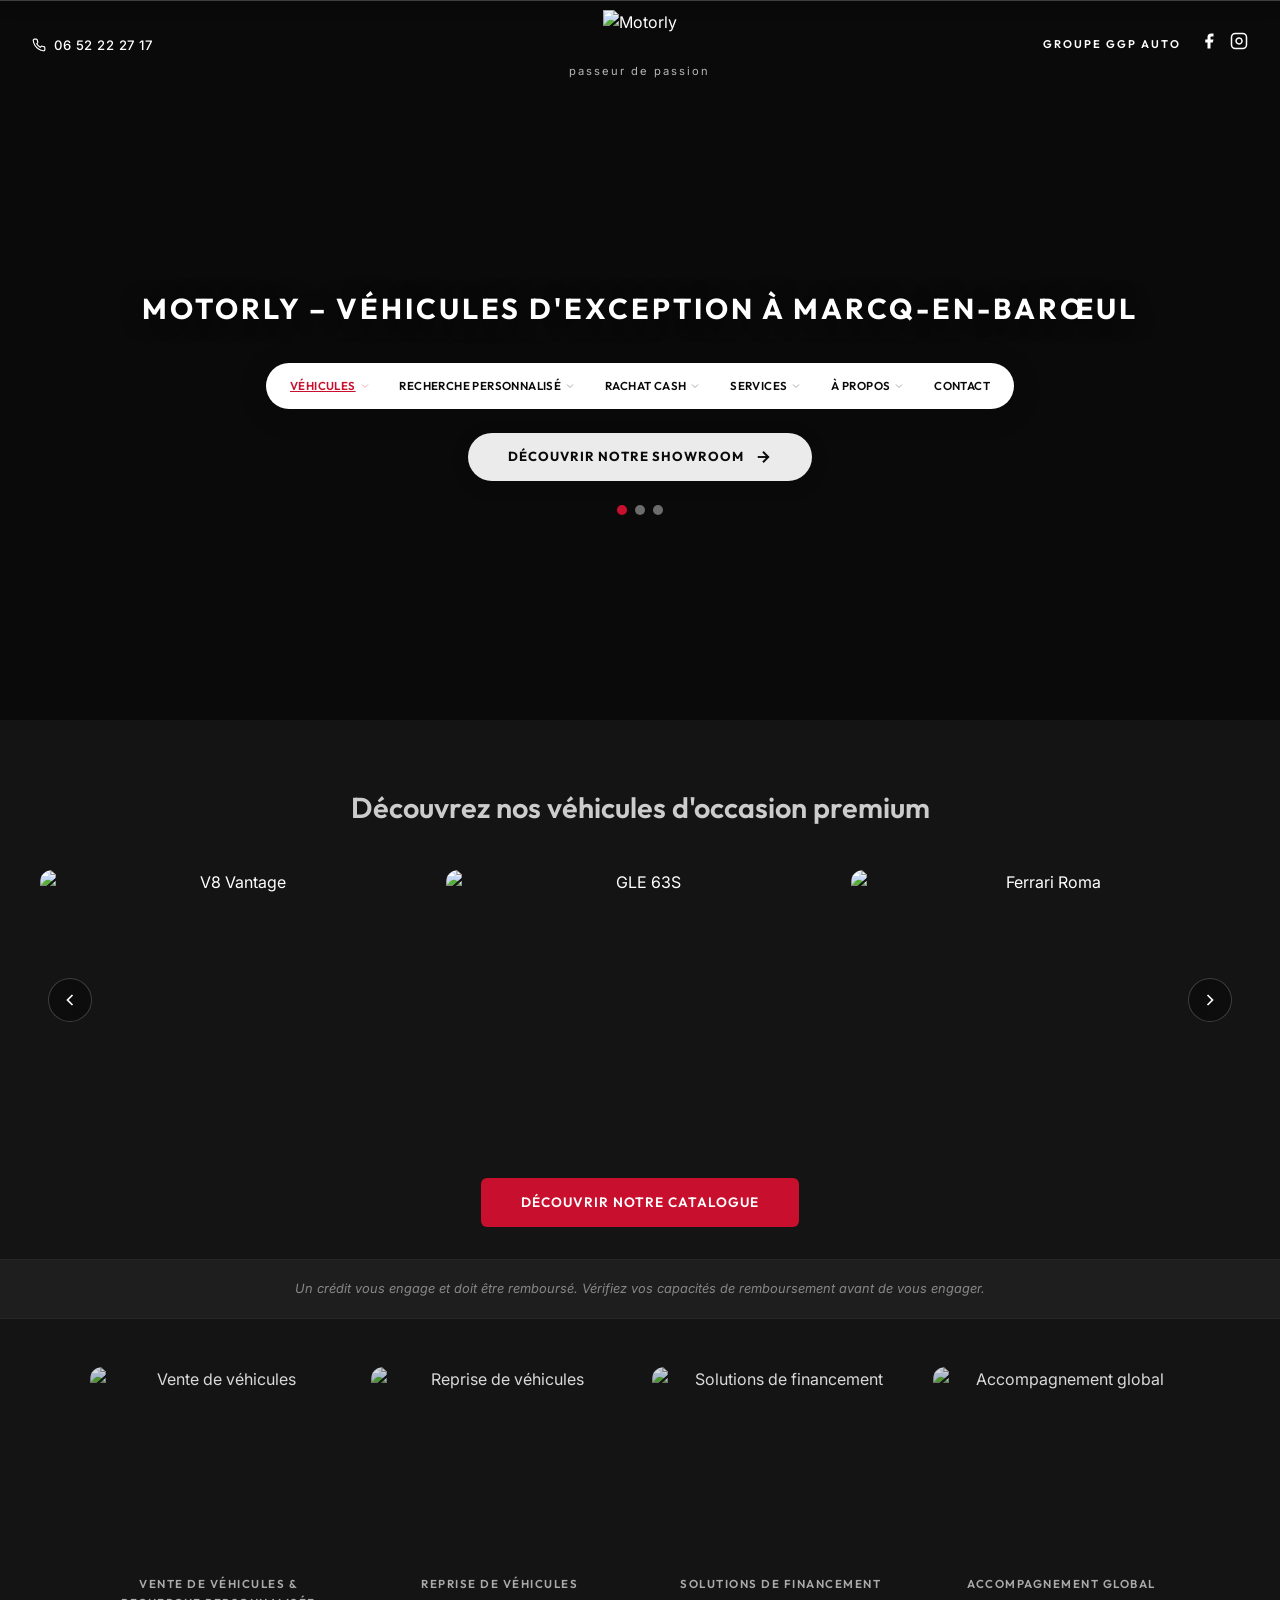
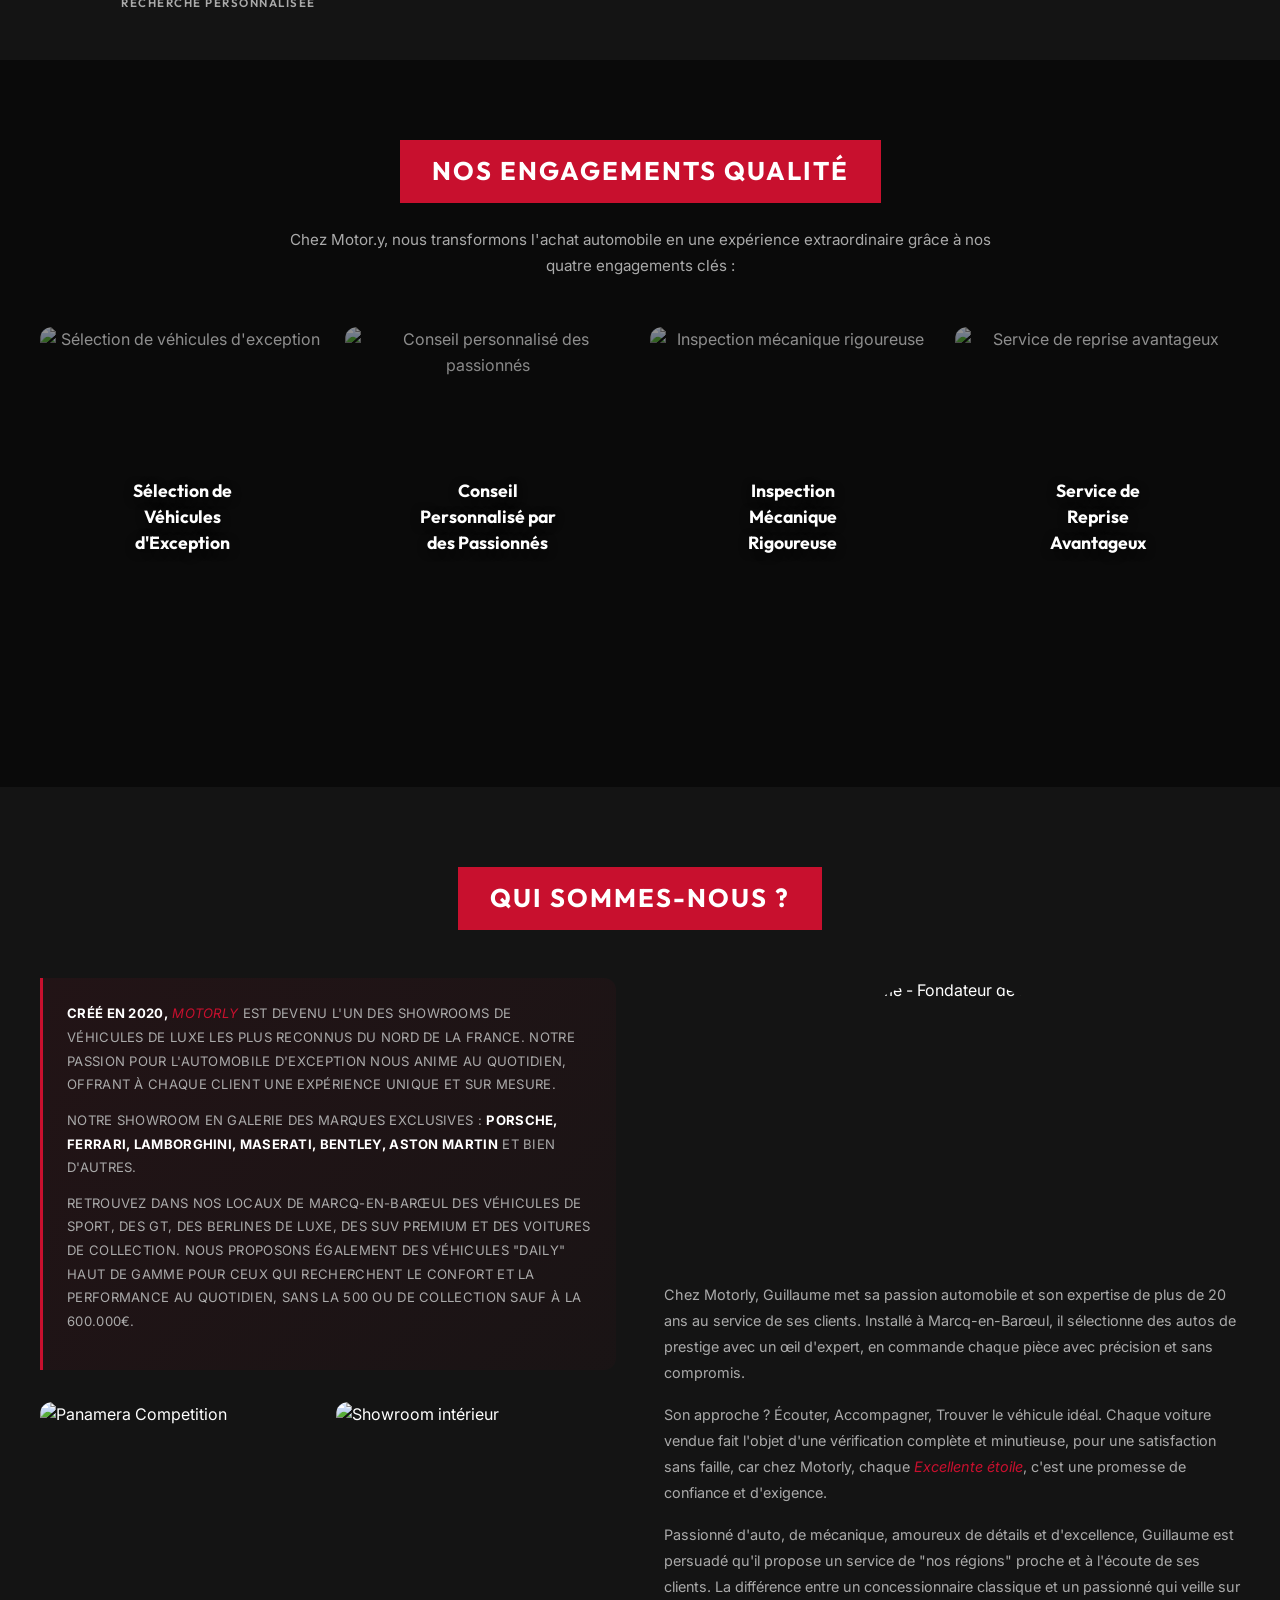
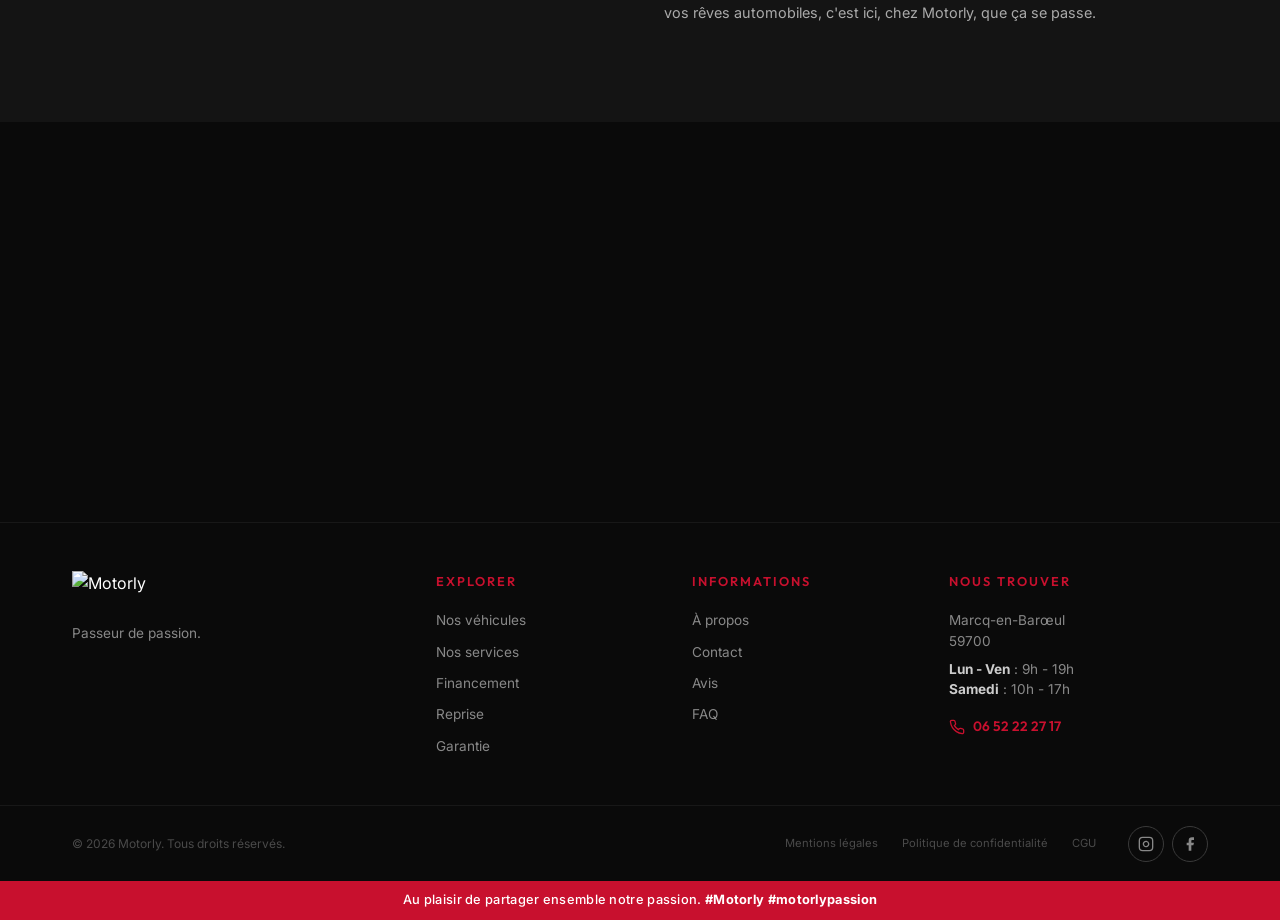
==== index.html @ 82f8d08b "Add files via upload" ====
<!DOCTYPE html>
<html lang="fr">
<head>
    <meta charset="UTF-8">
    <meta name="viewport" content="width=device-width, initial-scale=1.0">
    <meta name="description" content="Motorly – Véhicules d'exception à Marcq-en-Barœul. Showroom de voitures de prestige, passeur de passion automobile depuis plus de 15 ans.">
    <title>Motorly | Véhicules d'Exception à Marcq-en-Barœul</title>
    <link rel="preconnect" href="https://fonts.googleapis.com">
    <link rel="preconnect" href="https://fonts.gstatic.com" crossorigin>
    <link href="https://fonts.googleapis.com/css2?family=Inter:wght@300;400;500;600;700;800;900&family=Outfit:wght@300;400;500;600;700;800&family=Dancing+Script:wght@400;500;600;700&display=swap" rel="stylesheet">
    <link rel="stylesheet" href="style.css">
</head>
<body>

    <!-- ============ TOP BAR ============ -->
    <div class="top-bar" id="top-bar">
        <div class="top-bar__inner">
            <div class="top-bar__left">
                <svg class="top-bar__phone-icon" viewBox="0 0 24 24" fill="none" stroke="currentColor" stroke-width="2"><path d="M22 16.92v3a2 2 0 01-2.18 2 19.79 19.79 0 01-8.63-3.07 19.5 19.5 0 01-6-6 19.79 19.79 0 01-3.07-8.67A2 2 0 014.11 2h3a2 2 0 012 1.72 12.84 12.84 0 00.7 2.81 2 2 0 01-.45 2.11L8.09 9.91a16 16 0 006 6l1.27-1.27a2 2 0 012.11-.45 12.84 12.84 0 002.81.7A2 2 0 0122 16.92z"/></svg>
                <a href="tel:+33652222717" class="top-bar__phone">06 52 22 27 17</a>
            </div>
            <div class="top-bar__center">
                <a href="/" class="top-bar__logo"><img src="assets/images/logo-rouge.png" alt="Motorly" class="top-bar__logo-img"></a>
                <span class="top-bar__tagline">passeur de passion</span>
            </div>
            <div class="top-bar__right">
                <span class="top-bar__group-name">GROUPE GGP AUTO</span>
                <div class="top-bar__social">
                    <a href="https://facebook.com/motorly.fr" target="_blank" rel="noopener" aria-label="Facebook" class="top-bar__social-link"><svg viewBox="0 0 24 24" fill="currentColor"><path d="M18 2h-3a5 5 0 00-5 5v3H7v4h3v8h4v-8h3l1-4h-4V7a1 1 0 011-1h3z"/></svg></a>
                    <a href="https://instagram.com/motorly.fr" target="_blank" rel="noopener" aria-label="Instagram" class="top-bar__social-link"><svg viewBox="0 0 24 24" fill="none" stroke="currentColor" stroke-width="2"><rect x="2" y="2" width="20" height="20" rx="5" ry="5"/><path d="M16 11.37A4 4 0 1112.63 8 4 4 0 0116 11.37z"/><line x1="17.5" y1="6.5" x2="17.51" y2="6.5"/></svg></a>
                </div>
            </div>
        </div>
    </div>

    <!-- ============ STICKY HEADER (visible on scroll) ============ -->
    <header class="header" id="header">
        <div class="header__inner">
            <a href="/" class="header__logo"><img src="assets/images/logo-rouge.png" alt="Motorly" class="header__logo-img"></a>
            <nav class="header__nav">
                <div class="header__nav-item header__nav-item--has-dropdown"><a href="#vehicules" class="header__nav-link">VÉHICULES <svg viewBox="0 0 24 24" fill="none" stroke="currentColor" stroke-width="2" width="12" height="12"><polyline points="6 9 12 15 18 9"/></svg></a>
                    <div class="header__dropdown"><a href="#">Véhicules disponibles</a><a href="#">Véhicules vendus</a></div>
                </div>
                <div class="header__nav-item"><a href="#" class="header__nav-link">RECHERCHE PERSONNALISÉE <svg viewBox="0 0 24 24" fill="none" stroke="currentColor" stroke-width="2" width="12" height="12"><polyline points="6 9 12 15 18 9"/></svg></a></div>
                <div class="header__nav-item"><a href="#" class="header__nav-link">RACHAT CASH <svg viewBox="0 0 24 24" fill="none" stroke="currentColor" stroke-width="2" width="12" height="12"><polyline points="6 9 12 15 18 9"/></svg></a></div>
                <div class="header__nav-item header__nav-item--has-dropdown"><a href="#services" class="header__nav-link">SERVICES <svg viewBox="0 0 24 24" fill="none" stroke="currentColor" stroke-width="2" width="12" height="12"><polyline points="6 9 12 15 18 9"/></svg></a>
                    <div class="header__dropdown"><a href="#">Solution de financement</a><a href="#">Reprise de véhicules</a></div>
                </div>
                <div class="header__nav-item"><a href="#apropos" class="header__nav-link">À PROPOS <svg viewBox="0 0 24 24" fill="none" stroke="currentColor" stroke-width="2" width="12" height="12"><polyline points="6 9 12 15 18 9"/></svg></a></div>
                <div class="header__nav-item"><a href="#contact" class="header__nav-link">CONTACT</a></div>
            </nav>
            <button class="header__menu-btn" id="menu-toggle" aria-label="Menu"><span class="header__menu-icon"><span></span><span></span><span></span></span></button>
        </div>
    </header>

    <!-- ============ MOBILE MENU ============ -->
    <div class="menu-overlay" id="menu-overlay">
        <div class="menu-overlay__content">
            <nav class="menu-overlay__nav">
                <a href="#vehicules" class="menu-overlay__link">Véhicules</a>
                <a href="#" class="menu-overlay__link">Recherche Personnalisée</a>
                <a href="#" class="menu-overlay__link">Rachat Cash</a>
                <a href="#services" class="menu-overlay__link">Services</a>
                <a href="#apropos" class="menu-overlay__link">À propos</a>
                <a href="#contact" class="menu-overlay__link">Contact</a>
            </nav>
            <div class="menu-overlay__footer-info">
                <a href="tel:+33652222717">06 52 22 27 17</a>
            </div>
        </div>
    </div>

    <!-- ============ HERO SECTION ============ -->
    <section class="hero" id="hero">
        <div class="hero__slider" id="hero-slider">
            <div class="hero__slide hero__slide--active" data-slide="0">
                <div class="hero__slide-bg" style="background-image: url('assets/images/header-1.png')"></div>
                <div class="hero__slide-overlay"></div>
            </div>
            <div class="hero__slide" data-slide="1">
                <div class="hero__slide-bg" style="background-image: url('assets/images/header-2.png')"></div>
                <div class="hero__slide-overlay"></div>
            </div>
            <div class="hero__slide" data-slide="2">
                <div class="hero__slide-bg" style="background-image: url('assets/images/header-3.png')"></div>
                <div class="hero__slide-overlay"></div>
            </div>
        </div>
        <!-- Hero content overlay -->
        <div class="hero__overlay-content">
            <h1 class="hero__title">MOTORLY – VÉHICULES D'EXCEPTION À MARCQ-EN-BARŒUL</h1>
            <!-- White nav bar -->
            <div class="hero-nav" id="hero-nav">
                <div class="hero-nav__item hero-nav__item--has-dropdown"><a href="#vehicules" class="hero-nav__link hero-nav__link--active">VÉHICULES <svg viewBox="0 0 24 24" fill="none" stroke="currentColor" stroke-width="2" width="12" height="12"><polyline points="6 9 12 15 18 9"/></svg></a>
                    <div class="hero-nav__dropdown"><a href="#">Véhicules disponibles</a><a href="#">Véhicules vendus</a></div>
                </div>
                <div class="hero-nav__item"><a href="#" class="hero-nav__link">RECHERCHE PERSONNALISÉ <svg viewBox="0 0 24 24" fill="none" stroke="currentColor" stroke-width="2" width="12" height="12"><polyline points="6 9 12 15 18 9"/></svg></a></div>
                <div class="hero-nav__item"><a href="#" class="hero-nav__link">RACHAT CASH <svg viewBox="0 0 24 24" fill="none" stroke="currentColor" stroke-width="2" width="12" height="12"><polyline points="6 9 12 15 18 9"/></svg></a></div>
                <div class="hero-nav__item hero-nav__item--has-dropdown"><a href="#services" class="hero-nav__link">SERVICES <svg viewBox="0 0 24 24" fill="none" stroke="currentColor" stroke-width="2" width="12" height="12"><polyline points="6 9 12 15 18 9"/></svg></a>
                    <div class="hero-nav__dropdown"><a href="#">Solution de financement</a><a href="#">Reprise de véhicules</a></div>
                </div>
                <div class="hero-nav__item"><a href="#apropos" class="hero-nav__link">À PROPOS <svg viewBox="0 0 24 24" fill="none" stroke="currentColor" stroke-width="2" width="12" height="12"><polyline points="6 9 12 15 18 9"/></svg></a></div>
                <div class="hero-nav__item"><a href="#contact" class="hero-nav__link">CONTACT</a></div>
            </div>
            <!-- CTA buttons per slide -->
            <div class="hero__cta-wrapper">
                <a href="#vehicules" class="hero__btn hero__btn--white" data-slide-cta="0">DÉCOUVRIR NOTRE SHOWROOM <svg viewBox="0 0 24 24" fill="none" stroke="currentColor" stroke-width="2.5" width="18" height="18"><line x1="5" y1="12" x2="19" y2="12"/><polyline points="12 5 19 12 12 19"/></svg></a>
                <a href="#vehicules" class="hero__btn hero__btn--white" data-slide-cta="1" style="display:none">VOIR NOTRE CATALOGUE <svg viewBox="0 0 24 24" fill="none" stroke="currentColor" stroke-width="2.5" width="18" height="18"><line x1="5" y1="12" x2="19" y2="12"/><polyline points="12 5 19 12 12 19"/></svg></a>
                <a href="#contact" class="hero__btn hero__btn--white" data-slide-cta="2" style="display:none">TROUVEZ-MOI CE MODÈLE <svg viewBox="0 0 24 24" fill="none" stroke="currentColor" stroke-width="2.5" width="18" height="18"><line x1="5" y1="12" x2="19" y2="12"/><polyline points="12 5 19 12 12 19"/></svg></a>
            </div>
            <div class="hero__dots" id="hero-dots">
                <button class="hero__dot hero__dot--active" data-dot="0" aria-label="Slide 1"></button>
                <button class="hero__dot" data-dot="1" aria-label="Slide 2"></button>
                <button class="hero__dot" data-dot="2" aria-label="Slide 3"></button>
            </div>
        </div>
    </section>

    <!-- ============ VEHICLE CAROUSEL SECTION ============ -->
    <section class="vehicles-carousel" id="vehicules">
        <div class="vehicles-carousel__inner">
            <h2 class="vehicles-carousel__title">Découvrez nos véhicules d'occasion premium</h2>
            
            <div class="vehicles-carousel__slider" id="vehicle-slider">
                <div class="vehicles-carousel__track" id="vehicle-track">
                    <div class="vehicle-slide"><img src="assets/images/porsche-911-turbo-s.png" alt="911 Turbo S"></div>
                    <div class="vehicle-slide"><img src="assets/images/porsche-slide-1.png" alt="V8 Vantage"></div>
                    <div class="vehicle-slide"><img src="assets/images/porsche-slide-2.png" alt="GLE 63S"></div>
                    <div class="vehicle-slide"><img src="assets/images/porsche-slide-3.png" alt="Ferrari Roma"></div>
                    <div class="vehicle-slide"><img src="assets/images/porsche-slide-4.png" alt="356 Speedster"></div>
                    <div class="vehicle-slide"><img src="assets/images/porsche-slide-5.png" alt="GranTurismo"></div>
                    <div class="vehicle-slide"><img src="assets/images/porsche-slide-6.png" alt="911 Carrera 4 GTS"></div>
                    <div class="vehicle-slide"><img src="assets/images/porsche-slide-7.png" alt="G63 AMG"></div>
                    <div class="vehicle-slide"><img src="assets/images/porsche-slide-8.png" alt="Aero"></div>
                    <div class="vehicle-slide"><img src="assets/images/porsche-slide-9.png" alt="Panamera"></div>
                    <div class="vehicle-slide"><img src="assets/images/porsche-slide-10.png" alt="Competition"></div>
                    <div class="vehicle-slide"><img src="assets/images/porsche-slide-11.png" alt="Turbo"></div>
                </div>
                <button class="vehicles-carousel__nav vehicles-carousel__nav--prev" id="vehicle-prev" aria-label="Véhicule précédent">
                    <svg viewBox="0 0 24 24" fill="none" stroke="currentColor" stroke-width="2"><polyline points="15 18 9 12 15 6"/></svg>
                </button>
                <button class="vehicles-carousel__nav vehicles-carousel__nav--next" id="vehicle-next" aria-label="Véhicule suivant">
                    <svg viewBox="0 0 24 24" fill="none" stroke="currentColor" stroke-width="2"><polyline points="9 18 15 12 9 6"/></svg>
                </button>
            </div>

            <div class="vehicles-carousel__cta">
                <a href="vehicules.html" class="btn-red">DÉCOUVRIR NOTRE CATALOGUE</a>
            </div>
        </div>
    </section>

    <!-- ============ CREDIT NOTICE ============ -->
    <section class="credit-notice" id="financer">
        <div class="credit-notice__inner">
            <p>Un crédit vous engage et doit être remboursé. Vérifiez vos capacités de remboursement avant de vous engager.</p>
        </div>
    </section>

    <!-- ============ NOS SERVICES (4 images + titres) ============ -->
    <section class="services-strip">
        <div class="services-strip__grid">
            <div class="services-strip__card">
                <div class="services-strip__img"><img src="assets/images/showroom-cam2.jpg" alt="Vente de véhicules" loading="lazy"></div>
                <p class="services-strip__label">VENTE DE VÉHICULES &<br>RECHERCHE PERSONNALISÉE</p>
            </div>
            <div class="services-strip__card">
                <div class="services-strip__img"><img src="assets/images/image-detail.jpeg" alt="Reprise de véhicules" loading="lazy"></div>
                <p class="services-strip__label">REPRISE DE VÉHICULES</p>
            </div>
            <div class="services-strip__card">
                <div class="services-strip__img"><img src="assets/images/signature.png" alt="Solutions de financement" loading="lazy"></div>
                <p class="services-strip__label">SOLUTIONS DE FINANCEMENT</p>
            </div>
            <div class="services-strip__card">
                <div class="services-strip__img"><img src="assets/images/facade.jpg" alt="Accompagnement global" loading="lazy"></div>
                <p class="services-strip__label">ACCOMPAGNEMENT GLOBAL</p>
            </div>
        </div>
    </section>

    <!-- ============ ENGAGEMENTS QUALITÉ ============ -->
    <section class="engagements" id="services">
        <div class="engagements__inner">
            <h2 class="engagements__title"><span class="engagements__title-bg">NOS ENGAGEMENTS QUALITÉ</span></h2>
            <p class="engagements__subtitle">Chez Motor.y, nous transformons l'achat automobile en une expérience extraordinaire grâce à nos quatre engagements clés :</p>
            
            <div class="engagements__grid">
                <div class="engagement-card">
                    <div class="engagement-card__image">
                        <img src="assets/images/showroom-7.jpg" alt="Sélection de véhicules d'exception" loading="lazy">
                        <div class="engagement-card__overlay">
                            <h3>Sélection de<br>Véhicules<br>d'Exception</h3>
                        </div>
                    </div>
                </div>
                <div class="engagement-card">
                    <div class="engagement-card__image">
                        <img src="assets/images/siege.png" alt="Conseil personnalisé des passionnés" loading="lazy">
                        <div class="engagement-card__overlay">
                            <h3>Conseil<br>Personnalisé par<br>des Passionnés</h3>
                        </div>
                    </div>
                </div>
                <div class="engagement-card">
                    <div class="engagement-card__image">
                        <img src="assets/images/image-detail.jpeg" alt="Inspection mécanique rigoureuse" loading="lazy">
                        <div class="engagement-card__overlay">
                            <h3>Inspection<br>Mécanique<br>Rigoureuse</h3>
                        </div>
                    </div>
                </div>
                <div class="engagement-card">
                    <div class="engagement-card__image">
                        <img src="assets/images/maserati.png" alt="Service de reprise avantageux" loading="lazy">
                        <div class="engagement-card__overlay">
                            <h3>Service de<br>Reprise<br>Avantageux</h3>
                        </div>
                    </div>
                </div>
            </div>
        </div>
    </section>

    <!-- ============ QUI SOMMES-NOUS ============ -->
    <section class="about" id="apropos">
        <div class="about__inner">
            <h2 class="about__title"><span class="about__title-bg">QUI SOMMES-NOUS ?</span></h2>

            <div class="about__content">
                <!-- Left column: text + images -->
                <div class="about__left">
                    <div class="about__text-block about__text-block--highlight">
                        <p><strong>CRÉÉ EN 2020,</strong> <em>MOTORLY</em> EST DEVENU L'UN DES SHOWROOMS DE VÉHICULES DE LUXE LES PLUS RECONNUS DU NORD DE LA FRANCE. NOTRE PASSION POUR L'AUTOMOBILE D'EXCEPTION NOUS ANIME AU QUOTIDIEN, OFFRANT À CHAQUE CLIENT UNE EXPÉRIENCE UNIQUE ET SUR MESURE.</p>
                        <p>NOTRE SHOWROOM EN GALERIE DES MARQUES EXCLUSIVES : <strong>PORSCHE, FERRARI, LAMBORGHINI, MASERATI, BENTLEY, ASTON MARTIN</strong> ET BIEN D'AUTRES.</p>
                        <p>RETROUVEZ DANS NOS LOCAUX DE MARCQ-EN-BARŒUL DES VÉHICULES DE SPORT, DES GT, DES BERLINES DE LUXE, DES SUV PREMIUM ET DES VOITURES DE COLLECTION. NOUS PROPOSONS ÉGALEMENT DES VÉHICULES "DAILY" HAUT DE GAMME POUR CEUX QUI RECHERCHENT LE CONFORT ET LA PERFORMANCE AU QUOTIDIEN, SANS LA 500 OU DE COLLECTION SAUF À LA 600.000€.</p>
                    </div>
                    <div class="about__images-row">
                        <img src="assets/images/panamera-competition.jpg" alt="Panamera Competition" class="about__showcase-img" loading="lazy">
                        <img src="assets/images/qui-nous-sommes.jpg" alt="Showroom intérieur" class="about__showcase-img" loading="lazy">
                    </div>
                </div>

                <!-- Right column: Guillaume + text -->
                <div class="about__right">
                    <div class="about__founder">
                        <img src="assets/images/guillaume.png" alt="Guillaume - Fondateur de Motorly" class="about__founder-img" loading="lazy">
                        <div class="about__founder-text">
                            <p>Chez Motorly, Guillaume met sa passion automobile et son expertise de plus de 20 ans au service de ses clients. Installé à Marcq-en-Barœul, il sélectionne des autos de prestige avec un œil d'expert, en commande chaque pièce avec précision et sans compromis.</p>
                            <p>Son approche ? Écouter, Accompagner, Trouver le véhicule idéal. Chaque voiture vendue fait l'objet d'une vérification complète et minutieuse, pour une satisfaction sans faille, car chez Motorly, chaque <em>Excellente étoile</em>, c'est une promesse de confiance et d'exigence.</p>
                            <p>Passionné d'auto, de mécanique, amoureux de détails et d'excellence, Guillaume est persuadé qu'il propose un service de "nos régions" proche et à l'écoute de ses clients. La différence entre un concessionnaire classique et un passionné qui veille sur vos rêves automobiles, c'est ici, chez Motorly, que ça se passe.</p>
                        </div>
                    </div>
                </div>
            </div>
        </div>
    </section>

    <!-- ============ MAP SECTION ============ -->
    <section class="map-section" id="contact">
        <div class="map-section__inner">
            <div class="map-section__embed">
                <iframe 
                    src="https://www.google.com/maps/embed?pb=!1m18!1m12!1m3!1d2530.5!2d3.09!3d50.67!2m3!1f0!2f0!3f0!3m2!1i1024!2i768!4f13.1!3m3!1m2!1s0x0%3A0x0!2zNTDCsDQwJzEyLjAiTiAzwrAwNSczMC4wIkU!5e0!3m2!1sfr!2sfr!4v1" 
                    width="100%" 
                    height="400" 
                    style="border:0;" 
                    allowfullscreen="" 
                    loading="lazy" 
                    referrerpolicy="no-referrer-when-downgrade"
                    title="Localisation Motorly">
                </iframe>
            </div>
        </div>
    </section>

    <!-- ============ FOOTER ============ -->
    <footer class="footer" id="footer">
        <div class="footer__top">
            <div class="footer__inner">
                <div class="footer__brand">
                    <a href="/" class="footer__logo">
                        <img src="assets/images/logo-blanc.png" alt="Motorly" class="footer__logo-img">
                    </a>
                    <p class="footer__tagline">Passeur de passion.</p>
                </div>
                <div class="footer__links-group">
                    <h4 class="footer__links-title">Explorer</h4>
                    <nav class="footer__links">
                        <a href="#">Nos véhicules</a>
                        <a href="#">Nos services</a>
                        <a href="#">Financement</a>
                        <a href="#">Reprise</a>
                        <a href="#">Garantie</a>
                    </nav>
                </div>
                <div class="footer__links-group">
                    <h4 class="footer__links-title">Informations</h4>
                    <nav class="footer__links">
                        <a href="#">À propos</a>
                        <a href="#">Contact</a>
                        <a href="#">Avis</a>
                        <a href="#">FAQ</a>
                    </nav>
                </div>
                <div class="footer__links-group">
                    <h4 class="footer__links-title">Nous trouver</h4>
                    <div class="footer__address">
                        <p>Marcq-en-Barœul<br>59700</p>
                        <p class="footer__hours"><strong>Lun - Ven</strong> : 9h - 19h<br><strong>Samedi</strong> : 10h - 17h</p>
                        <a href="tel:+33652222717" class="footer__phone-link">
                            <svg viewBox="0 0 24 24" fill="none" stroke="currentColor" stroke-width="2"><path d="M22 16.92v3a2 2 0 01-2.18 2 19.79 19.79 0 01-8.63-3.07 19.5 19.5 0 01-6-6 19.79 19.79 0 01-3.07-8.67A2 2 0 014.11 2h3a2 2 0 012 1.72 12.84 12.84 0 00.7 2.81 2 2 0 01-.45 2.11L8.09 9.91a16 16 0 006 6l1.27-1.27a2 2 0 012.11-.45 12.84 12.84 0 002.81.7A2 2 0 0122 16.92z"/></svg>
                            06 52 22 27 17
                        </a>
                    </div>
                </div>
            </div>
        </div>
        <div class="footer__bottom">
            <div class="footer__bottom-inner">
                <p class="footer__copyright">© 2026 Motorly. Tous droits réservés.</p>
                <div class="footer__bottom-right">
                    <nav class="footer__legal">
                        <a href="#">Mentions légales</a>
                        <a href="#">Politique de confidentialité</a>
                        <a href="#">CGU</a>
                    </nav>
                    <div class="footer__social">
                        <a href="https://instagram.com/motorly.fr" target="_blank" rel="noopener" aria-label="Instagram" class="footer__social-link">
                            <svg viewBox="0 0 24 24" fill="none" stroke="currentColor" stroke-width="2"><rect x="2" y="2" width="20" height="20" rx="5" ry="5"/><path d="M16 11.37A4 4 0 1112.63 8 4 4 0 0116 11.37z"/><line x1="17.5" y1="6.5" x2="17.51" y2="6.5"/></svg>
                        </a>
                        <a href="https://facebook.com/motorly.fr" target="_blank" rel="noopener" aria-label="Facebook" class="footer__social-link">
                            <svg viewBox="0 0 24 24" fill="currentColor"><path d="M18 2h-3a5 5 0 00-5 5v3H7v4h3v8h4v-8h3l1-4h-4V7a1 1 0 011-1h3z"/></svg>
                        </a>
                    </div>
                </div>
            </div>
        </div>
    </footer>

    <!-- ============ STICKY BOTTOM BAR ============ -->
    <div class="sticky-bottom-bar" id="sticky-bottom-bar">
        <div class="sticky-bottom-bar__inner">
            <p>Au plaisir de partager ensemble notre passion. <span class="sticky-bottom-bar__hashtag">#Motorly #motorlypassion</span></p>
        </div>
    </div>

    <!-- ============ BACK TO TOP ============ -->
    <button class="back-to-top" id="back-to-top" aria-label="Retour en haut">
        <svg viewBox="0 0 24 24" fill="none" stroke="currentColor" stroke-width="2.5"><polyline points="18 15 12 9 6 15"/></svg>
    </button>

    <script src="script.js"></script>
</body>
</html>
---- style.css ----
/* ================================================================
   MOTORLY – Refonte Homepage v3
   Palette: Red (#C8102E), Black (#0A0A0A), White (#FFFFFF)
   ================================================================ */
*,*::before,*::after{margin:0;padding:0;box-sizing:border-box}
:root{
  --red:#C8102E;--red-dark:#9B0D24;--red-light:#E8354D;
  --black:#0A0A0A;--black-soft:#141414;--black-card:#1A1A1A;
  --gray-900:#1E1E1E;--gray-800:#2A2A2A;--gray-700:#3A3A3A;
  --gray-600:#4A4A4A;--gray-400:#888;--gray-300:#AAA;--gray-200:#CCC;
  --white:#FFF;
  --font-primary:'Outfit',sans-serif;--font-body:'Inter',sans-serif;
  --transition-fast:.2s ease;--transition-medium:.4s ease;
  --radius-sm:6px;--radius-md:12px;--radius-lg:20px;--radius-pill:50px;
}
html{scroll-behavior:smooth;font-size:16px;-webkit-font-smoothing:antialiased}
body{font-family:var(--font-body);background:var(--black);color:var(--white);line-height:1.6;overflow-x:hidden}
a{text-decoration:none;color:inherit;transition:color var(--transition-fast)}
img{display:block;max-width:100%;height:auto}
button{border:none;background:none;cursor:pointer;font-family:inherit;color:inherit}

/* ═══════ TOP BAR ═══════ */
.top-bar{position:absolute;top:0;left:0;width:100%;z-index:1001;padding:.6rem 0}
.top-bar__inner{max-width:1440px;margin:0 auto;padding:0 2rem;display:flex;align-items:center;justify-content:space-between}
.top-bar__left{display:flex;align-items:center;gap:.5rem;flex:1}
.top-bar__phone-icon{width:14px;height:14px;color:var(--white)}
.top-bar__phone{font-size:.82rem;font-weight:500;color:var(--white);letter-spacing:.5px}
.top-bar__phone:hover{color:var(--red)}
.top-bar__center{display:flex;flex-direction:column;align-items:center;flex:1}
.top-bar__logo-img{height:55px;width:auto}
.top-bar__tagline{font-family:var(--font-body);font-size:.7rem;color:rgba(255,255,255,.7);letter-spacing:2px;margin-top:-2px}
.top-bar__right{display:flex;align-items:center;gap:1.2rem;flex:1;justify-content:flex-end}
.top-bar__group-name{font-family:var(--font-primary);font-size:.7rem;font-weight:600;letter-spacing:2px;color:var(--white);text-transform:uppercase}
.top-bar__social{display:flex;align-items:center;gap:.75rem}
.top-bar__social-link svg{width:18px;height:18px;color:var(--white);transition:all var(--transition-fast)}
.top-bar__social-link:hover svg{color:var(--red);transform:translateY(-2px)}

/* ═══════ STICKY HEADER (appears on scroll) ═══════ */
.header{position:fixed;top:0;left:0;width:100%;z-index:1000;background:var(--white);box-shadow:0 2px 20px rgba(0,0,0,.1);transform:translateY(-100%);transition:transform .4s ease;padding:.4rem 0}
.header--visible{transform:translateY(0)}
.header__inner{max-width:1440px;margin:0 auto;padding:0 2rem;display:flex;align-items:center;justify-content:space-between;gap:1rem}
.header__logo-img{height:40px;width:auto}
.header__nav{display:flex;align-items:center;gap:0;flex-wrap:wrap}
.header__nav-item{position:relative}
.header__nav-link{display:flex;align-items:center;gap:3px;font-family:var(--font-primary);font-size:.72rem;font-weight:600;letter-spacing:.5px;color:var(--black);padding:.5rem .7rem;transition:all var(--transition-fast);text-transform:uppercase;white-space:nowrap}
.header__nav-link:hover{color:var(--red);text-decoration:underline}
.header__nav-link svg{flex-shrink:0;opacity:.4;color:var(--black)}
.header__nav-link:hover svg{color:var(--red)}
/* Dropdown */
.header__dropdown{position:absolute;top:100%;left:0;min-width:200px;background:var(--white);border-radius:var(--radius-sm);box-shadow:0 8px 30px rgba(0,0,0,.12);padding:.5rem 0;opacity:0;visibility:hidden;transform:translateY(8px);transition:all .25s ease;z-index:100}
.header__nav-item--has-dropdown:hover .header__dropdown{opacity:1;visibility:visible;transform:translateY(0)}
.header__dropdown a{display:block;padding:.55rem 1.2rem;font-size:.78rem;color:var(--black);font-weight:400;transition:all var(--transition-fast)}
.header__dropdown a:hover{color:var(--red);background:rgba(200,16,46,.04);text-decoration:underline}
.header__menu-btn{display:none;z-index:1003}
.header__menu-icon{display:flex;flex-direction:column;gap:5px;width:24px;position:relative;justify-content:center}
.header__menu-icon span{display:block;width:100%;height:2px;background:var(--black);border-radius:2px;transition:all var(--transition-medium);transform-origin:center}
.header__menu-icon span:nth-child(2){width:70%}
.header__menu-btn.active .header__menu-icon span:nth-child(1){transform:translateY(7px) rotate(45deg)}
.header__menu-btn.active .header__menu-icon span:nth-child(2){opacity:0}
.header__menu-btn.active .header__menu-icon span:nth-child(3){transform:translateY(-7px) rotate(-45deg)}

/* ═══════ MOBILE MENU ═══════ */
.menu-overlay{position:fixed;inset:0;z-index:1002;background:var(--black);opacity:0;visibility:hidden;transition:all .5s ease;display:flex;flex-direction:column;justify-content:center;padding:3rem 2rem}
.menu-overlay.active{opacity:1;visibility:visible}
.menu-overlay__content{display:flex;flex-direction:column;gap:2rem}
.menu-overlay__nav{display:flex;flex-direction:column;gap:.25rem}
.menu-overlay__link{font-family:var(--font-primary);font-size:2rem;font-weight:700;color:var(--white);padding:.4rem 0;transition:all var(--transition-medium);transform:translateX(-30px);opacity:0}
.menu-overlay.active .menu-overlay__link{transform:translateX(0);opacity:1}
.menu-overlay.active .menu-overlay__link:nth-child(1){transition-delay:.1s}
.menu-overlay.active .menu-overlay__link:nth-child(2){transition-delay:.15s}
.menu-overlay.active .menu-overlay__link:nth-child(3){transition-delay:.2s}
.menu-overlay.active .menu-overlay__link:nth-child(4){transition-delay:.25s}
.menu-overlay.active .menu-overlay__link:nth-child(5){transition-delay:.3s}
.menu-overlay.active .menu-overlay__link:nth-child(6){transition-delay:.35s}
.menu-overlay__link:hover{color:var(--red);transform:translateX(1rem)}
.menu-overlay__footer-info{margin-top:2rem;border-top:1px solid var(--gray-800);padding-top:1.5rem}
.menu-overlay__footer-info a{font-size:.9rem;color:var(--gray-300)}

/* ═══════ HERO ═══════ */
.hero{position:relative;height:80vh;min-height:550px;overflow:hidden}
.hero__slider{position:relative;width:100%;height:100%}
.hero__slide{position:absolute;inset:0;opacity:0;visibility:hidden;transition:opacity 1s ease,visibility 1s ease}
.hero__slide--active{opacity:1;visibility:visible}
.hero__slide-bg{position:absolute;inset:0;background-size:cover;background-position:center;transform:scale(1.03);transition:transform 8s ease}
.hero__slide--active .hero__slide-bg{transform:scale(1)}
.hero__slide-overlay{position:absolute;inset:0;background:linear-gradient(to bottom,rgba(10,10,10,.4) 0%,rgba(10,10,10,.2) 40%,rgba(10,10,10,.5) 100%)}
/* Hero overlay content */
.hero__overlay-content{position:absolute;inset:0;z-index:5;display:flex;flex-direction:column;align-items:center;justify-content:center;text-align:center;padding:0 2rem;padding-top:80px}
.hero__title{font-family:var(--font-primary);font-size:clamp(1.1rem,2.5vw,1.8rem);font-weight:700;letter-spacing:3px;color:var(--white);margin-bottom:2rem;text-shadow:0 2px 20px rgba(0,0,0,.5)}

/* ═══════ HERO WHITE NAV BAR ═══════ */
.hero-nav{display:flex;align-items:center;background:var(--white);border-radius:var(--radius-pill);padding:.3rem .6rem;gap:0;box-shadow:0 4px 30px rgba(0,0,0,.15);margin-bottom:1.5rem;flex-wrap:wrap;justify-content:center}
.hero-nav__item{position:relative}
.hero-nav__link{display:flex;align-items:center;gap:3px;font-family:var(--font-primary);font-size:.72rem;font-weight:600;letter-spacing:.4px;color:var(--black);padding:.55rem .9rem;transition:all var(--transition-fast);text-transform:uppercase;white-space:nowrap;border-radius:var(--radius-pill)}
.hero-nav__link:hover{color:var(--red);text-decoration:underline}
.hero-nav__link--active{color:var(--red);text-decoration:underline}
.hero-nav__link svg{flex-shrink:0;opacity:.35;color:inherit}
/* Hero nav dropdown */
.hero-nav__dropdown{position:absolute;top:calc(100% + 8px);left:50%;transform:translateX(-50%) translateY(8px);min-width:200px;background:var(--white);border-radius:var(--radius-md);box-shadow:0 8px 30px rgba(0,0,0,.15);padding:.5rem 0;opacity:0;visibility:hidden;transition:all .25s ease;z-index:100}
.hero-nav__item--has-dropdown:hover .hero-nav__dropdown{opacity:1;visibility:visible;transform:translateX(-50%) translateY(0)}
.hero-nav__dropdown a{display:block;padding:.55rem 1.2rem;font-size:.78rem;color:var(--black);font-weight:400;transition:all var(--transition-fast)}
.hero-nav__dropdown a:hover{color:var(--red);background:rgba(200,16,46,.04);text-decoration:underline}

/* Hero CTA button (white pill) */
.hero__cta-wrapper{margin-bottom:1.5rem}
.hero__btn--white{display:inline-flex;align-items:center;gap:.6rem;background:rgba(255,255,255,.92);color:var(--black);font-family:var(--font-primary);font-size:.82rem;font-weight:700;letter-spacing:1px;padding:.85rem 2.5rem;border-radius:var(--radius-pill);text-transform:uppercase;transition:all var(--transition-fast);box-shadow:0 4px 20px rgba(0,0,0,.1);backdrop-filter:blur(10px)}
.hero__btn--white svg{transition:transform var(--transition-fast);color:var(--black)}
.hero__btn--white:hover{background:var(--white);transform:translateY(-2px);box-shadow:0 6px 30px rgba(0,0,0,.2)}
.hero__btn--white:hover svg{transform:translateX(4px)}

/* Hero dots */
.hero__dots{display:flex;gap:.5rem;justify-content:center}
.hero__dot{width:10px;height:10px;border-radius:50%;background:rgba(255,255,255,.4);transition:all var(--transition-medium);cursor:pointer}
.hero__dot--active{background:var(--red)}

/* ═══════ VEHICLES CAROUSEL ═══════ */
.vehicles-carousel{padding:4rem 2rem 2rem;background:var(--black-soft);text-align:center}
.vehicles-carousel__inner{max-width:1200px;margin:0 auto}
.vehicles-carousel__title{font-family:var(--font-primary);font-size:clamp(1.2rem,2.5vw,1.8rem);font-weight:600;margin-bottom:2.5rem;color:var(--gray-200)}
.vehicles-carousel__slider{position:relative;overflow:hidden;margin-bottom:2rem}
.vehicles-carousel__track{display:flex;transition:transform .5s ease;gap:1rem}
.vehicle-slide{flex:0 0 calc(33.333% - .67rem);border-radius:var(--radius-md);overflow:hidden;cursor:pointer;transition:transform var(--transition-medium)}
.vehicle-slide img{width:100%;height:260px;object-fit:cover;transition:transform var(--transition-medium)}
.vehicle-slide:hover{transform:translateY(-5px)}
.vehicle-slide:hover img{transform:scale(1.05)}
.vehicles-carousel__nav{position:absolute;top:50%;transform:translateY(-50%);width:44px;height:44px;border-radius:50%;background:rgba(10,10,10,.7);border:1px solid rgba(255,255,255,.2);display:flex;align-items:center;justify-content:center;backdrop-filter:blur(10px);transition:all var(--transition-fast);z-index:5}
.vehicles-carousel__nav svg{width:20px;height:20px;color:var(--white)}
.vehicles-carousel__nav:hover{background:var(--red);border-color:var(--red)}
.vehicles-carousel__nav--prev{left:.5rem}
.vehicles-carousel__nav--next{right:.5rem}
.vehicles-carousel__cta{padding:1rem 0 0}
.btn-red{display:inline-block;background:var(--red);color:var(--white);font-family:var(--font-primary);font-size:.85rem;font-weight:600;letter-spacing:1px;padding:.85rem 2.5rem;border-radius:var(--radius-sm);transition:all var(--transition-fast);text-transform:uppercase}
.btn-red:hover{background:var(--red-dark);transform:translateY(-2px);box-shadow:0 4px 20px rgba(200,16,46,.3)}

/* ═══════ CREDIT NOTICE ═══════ */
.credit-notice{background:var(--gray-900);padding:1.2rem 2rem;text-align:center;border-top:1px solid rgba(255,255,255,.04);border-bottom:1px solid rgba(255,255,255,.04)}
.credit-notice__inner{max-width:900px;margin:0 auto}
.credit-notice__inner p{font-size:.8rem;color:var(--gray-400);line-height:1.5;font-style:italic}

/* ═══════ SERVICES STRIP (4 cards below credit) ═══════ */
.services-strip{background:var(--black-soft);padding:3rem 2rem}
.services-strip__grid{max-width:1100px;margin:0 auto;display:grid;grid-template-columns:repeat(4,1fr);gap:1.5rem}
.services-strip__card{text-align:center}
.services-strip__img{border-radius:var(--radius-md);overflow:hidden;aspect-ratio:4/3;margin-bottom:1rem}
.services-strip__img img{width:100%;height:100%;object-fit:cover;transition:transform .5s ease;filter:brightness(.85)}
.services-strip__card:hover .services-strip__img img{transform:scale(1.05);filter:brightness(1)}
.services-strip__label{font-family:var(--font-primary);font-size:.72rem;font-weight:600;letter-spacing:1.5px;color:var(--gray-300);text-transform:uppercase;line-height:1.6}

/* ═══════ ENGAGEMENTS ═══════ */
.engagements{padding:5rem 2rem;background:var(--black)}
.engagements__inner{max-width:1200px;margin:0 auto;text-align:center}
.engagements__title{margin-bottom:1.5rem}
.engagements__title-bg{display:inline-block;background:var(--red);color:var(--white);font-family:var(--font-primary);font-size:clamp(1rem,2.5vw,1.6rem);font-weight:700;letter-spacing:2px;padding:.7rem 2rem;text-transform:uppercase}
.engagements__subtitle{font-size:.95rem;color:var(--gray-300);max-width:750px;margin:0 auto 3rem;line-height:1.7}
.engagements__grid{display:grid;grid-template-columns:repeat(4,1fr);gap:1.25rem}
.engagement-card{border-radius:var(--radius-md);overflow:hidden;transition:transform var(--transition-medium)}
.engagement-card:hover{transform:translateY(-6px)}
.engagement-card__image{position:relative;aspect-ratio:3/4;overflow:hidden}
.engagement-card__image img{width:100%;height:100%;object-fit:cover;transition:transform .6s ease;filter:brightness(.7)}
.engagement-card:hover .engagement-card__image img{transform:scale(1.08);filter:brightness(.5)}
.engagement-card__overlay{position:absolute;inset:0;display:flex;align-items:center;justify-content:center;padding:1.5rem;background:linear-gradient(to top,rgba(10,10,10,.7) 0%,rgba(10,10,10,.2) 100%)}
.engagement-card__overlay h3{font-family:var(--font-primary);font-size:clamp(.85rem,1.5vw,1.1rem);font-weight:700;color:var(--white);text-align:center;line-height:1.5;text-shadow:0 2px 10px rgba(0,0,0,.5)}

/* ═══════ ABOUT ═══════ */
.about{padding:5rem 2rem;background:var(--black-soft)}
.about__inner{max-width:1200px;margin:0 auto}
.about__title{text-align:center;margin-bottom:3rem}
.about__title-bg{display:inline-block;background:var(--red);color:var(--white);font-family:var(--font-primary);font-size:clamp(1rem,2.5vw,1.6rem);font-weight:700;letter-spacing:2px;padding:.7rem 2rem;text-transform:uppercase}
.about__content{display:grid;grid-template-columns:1fr 1fr;gap:3rem;align-items:start}
.about__text-block{margin-bottom:2rem}
.about__text-block--highlight{background:linear-gradient(135deg,rgba(200,16,46,.08),rgba(200,16,46,.03));border-left:3px solid var(--red);padding:1.5rem;border-radius:0 var(--radius-md) var(--radius-md) 0}
.about__text-block p{font-size:.82rem;color:var(--gray-300);line-height:1.8;margin-bottom:.75rem;text-transform:uppercase;letter-spacing:.3px}
.about__text-block em{color:var(--red);font-style:italic}
.about__text-block strong{color:var(--white)}
.about__images-row{display:grid;grid-template-columns:1fr 1fr;gap:1rem}
.about__showcase-img{width:100%;height:220px;object-fit:cover;border-radius:var(--radius-md);transition:transform var(--transition-medium)}
.about__showcase-img:hover{transform:scale(1.03)}
.about__founder{display:flex;flex-direction:column;gap:1.5rem}
.about__founder-img{width:280px;height:280px;border-radius:50%;object-fit:cover;margin:0 auto}
.about__founder-text p{font-size:.9rem;color:var(--gray-300);line-height:1.8;margin-bottom:1rem}
.about__founder-text em{color:var(--red);font-style:italic}

/* ═══════ MAP ═══════ */
.map-section{padding:0;background:var(--black)}
.map-section__embed{width:100%;height:400px}
.map-section__embed iframe{width:100%;height:100%;filter:grayscale(.8) contrast(1.1);transition:filter var(--transition-medium)}
.map-section__embed iframe:hover{filter:grayscale(.3)}

/* ═══════ FOOTER ═══════ */
.footer{background:var(--black)}
.footer__top{padding:3rem 0;border-top:1px solid rgba(255,255,255,.06);border-bottom:1px solid rgba(255,255,255,.06)}
.footer__inner{max-width:1200px;margin:0 auto;padding:0 2rem;display:grid;grid-template-columns:1.5fr 1fr 1fr 1.2fr;gap:2.5rem}
.footer__logo-img{height:40px;width:auto;margin-bottom:.75rem}
.footer__tagline{font-size:.85rem;color:var(--gray-400);line-height:1.5}
.footer__links-title{font-family:var(--font-primary);font-size:.8rem;font-weight:600;letter-spacing:2px;text-transform:uppercase;color:var(--red);margin-bottom:1.2rem}
.footer__links{display:flex;flex-direction:column;gap:.6rem}
.footer__links a{font-size:.85rem;color:var(--gray-400);transition:all var(--transition-fast)}
.footer__links a:hover{color:var(--white);padding-left:.5rem}
.footer__address p{font-size:.85rem;color:var(--gray-400);line-height:1.5;margin-bottom:.5rem}
.footer__hours strong{color:var(--gray-200)}
.footer__phone-link{display:inline-flex;align-items:center;gap:.5rem;font-family:var(--font-primary);font-size:.85rem;font-weight:600;color:var(--red)!important;margin-top:.5rem}
.footer__phone-link svg{width:16px;height:16px}
.footer__bottom{padding:1.2rem 0}
.footer__bottom-inner{max-width:1200px;margin:0 auto;padding:0 2rem;display:flex;align-items:center;justify-content:space-between;flex-wrap:wrap;gap:1rem}
.footer__copyright{font-size:.75rem;color:var(--gray-600)}
.footer__bottom-right{display:flex;align-items:center;gap:2rem}
.footer__legal{display:flex;gap:1.5rem}
.footer__legal a{font-size:.7rem;color:var(--gray-600);transition:color var(--transition-fast)}
.footer__legal a:hover{color:var(--red)}
.footer__social{display:flex;gap:.5rem}
.footer__social-link{width:36px;height:36px;border:1px solid var(--gray-700);border-radius:50%;display:flex;align-items:center;justify-content:center;transition:all var(--transition-fast)}
.footer__social-link svg{width:16px;height:16px;color:var(--gray-400)}
.footer__social-link:hover{border-color:var(--red);background:var(--red)}
.footer__social-link:hover svg{color:var(--white)}

/* ═══════ STICKY BOTTOM BAR ═══════ */
.sticky-bottom-bar{background:var(--red);padding:.6rem 2rem;text-align:center}
.sticky-bottom-bar__inner p{font-size:.8rem;font-weight:500;color:var(--white);letter-spacing:.3px}
.sticky-bottom-bar__hashtag{font-weight:700}

/* ═══════ BACK TO TOP ═══════ */
.back-to-top{position:fixed;bottom:5rem;right:2rem;width:44px;height:44px;background:var(--red);border-radius:50%;display:flex;align-items:center;justify-content:center;z-index:999;opacity:0;visibility:hidden;transform:translateY(20px);transition:all var(--transition-medium);box-shadow:0 4px 15px rgba(200,16,46,.3)}
.back-to-top.visible{opacity:1;visibility:visible;transform:translateY(0)}
.back-to-top:hover{background:var(--red-dark);transform:translateY(-4px)}
.back-to-top svg{width:20px;height:20px;color:var(--white)}

/* ═══════ ANIMATIONS ═══════ */
.animate-on-scroll{opacity:0;transform:translateY(30px);transition:all .7s ease}
.animate-on-scroll.animated{opacity:1;transform:translateY(0)}

/* ═══════ RESPONSIVE ═══════ */
@media(max-width:1024px){
  .header__nav{display:none}
  .header__menu-btn{display:flex}
  .hero-nav{display:none}
  .hero__overlay-content{padding-top:100px}
  .vehicles-carousel__track .vehicle-slide{flex:0 0 calc(50% - .5rem)}
  .engagements__grid{grid-template-columns:repeat(2,1fr)}
  .services-strip__grid{grid-template-columns:repeat(2,1fr)}
  .about__content{grid-template-columns:1fr}
  .footer__inner{grid-template-columns:1fr 1fr;gap:2rem}
}
@media(max-width:768px){
  .top-bar__group-name{display:none}
  .top-bar__center{position:relative}
  .hero{height:70vh;min-height:450px}
  .hero__title{font-size:1.1rem;letter-spacing:1px}
  .vehicles-carousel__track .vehicle-slide{flex:0 0 100%}
  .services-strip__grid{grid-template-columns:1fr 1fr}
  .engagements__grid{grid-template-columns:1fr 1fr}
  .about__images-row{grid-template-columns:1fr}
  .about__founder-img{width:200px;height:200px}
  .footer__inner{grid-template-columns:1fr}
  .footer__bottom-inner{flex-direction:column;text-align:center}
  .footer__bottom-right{flex-direction:column;gap:1rem}
}
@media(max-width:480px){
  .engagements__grid{grid-template-columns:1fr}
  .services-strip__grid{grid-template-columns:1fr}
}
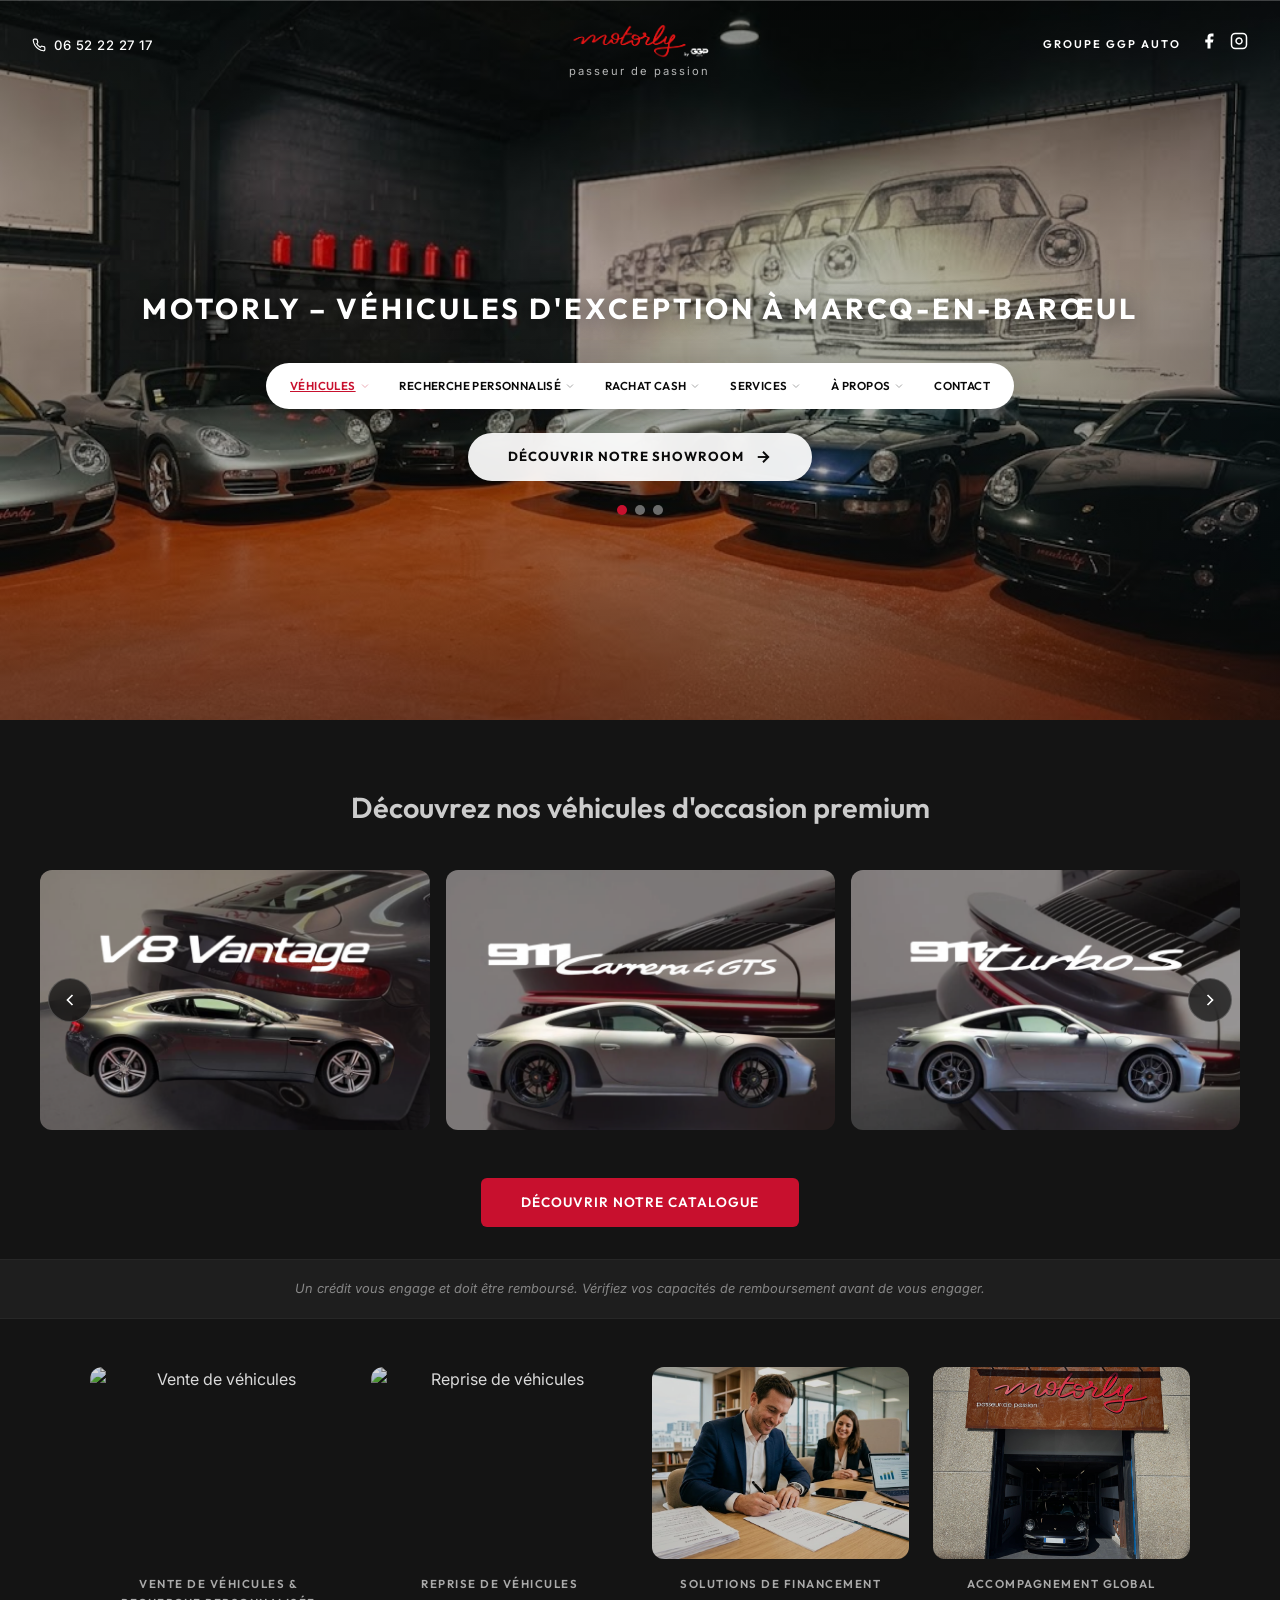
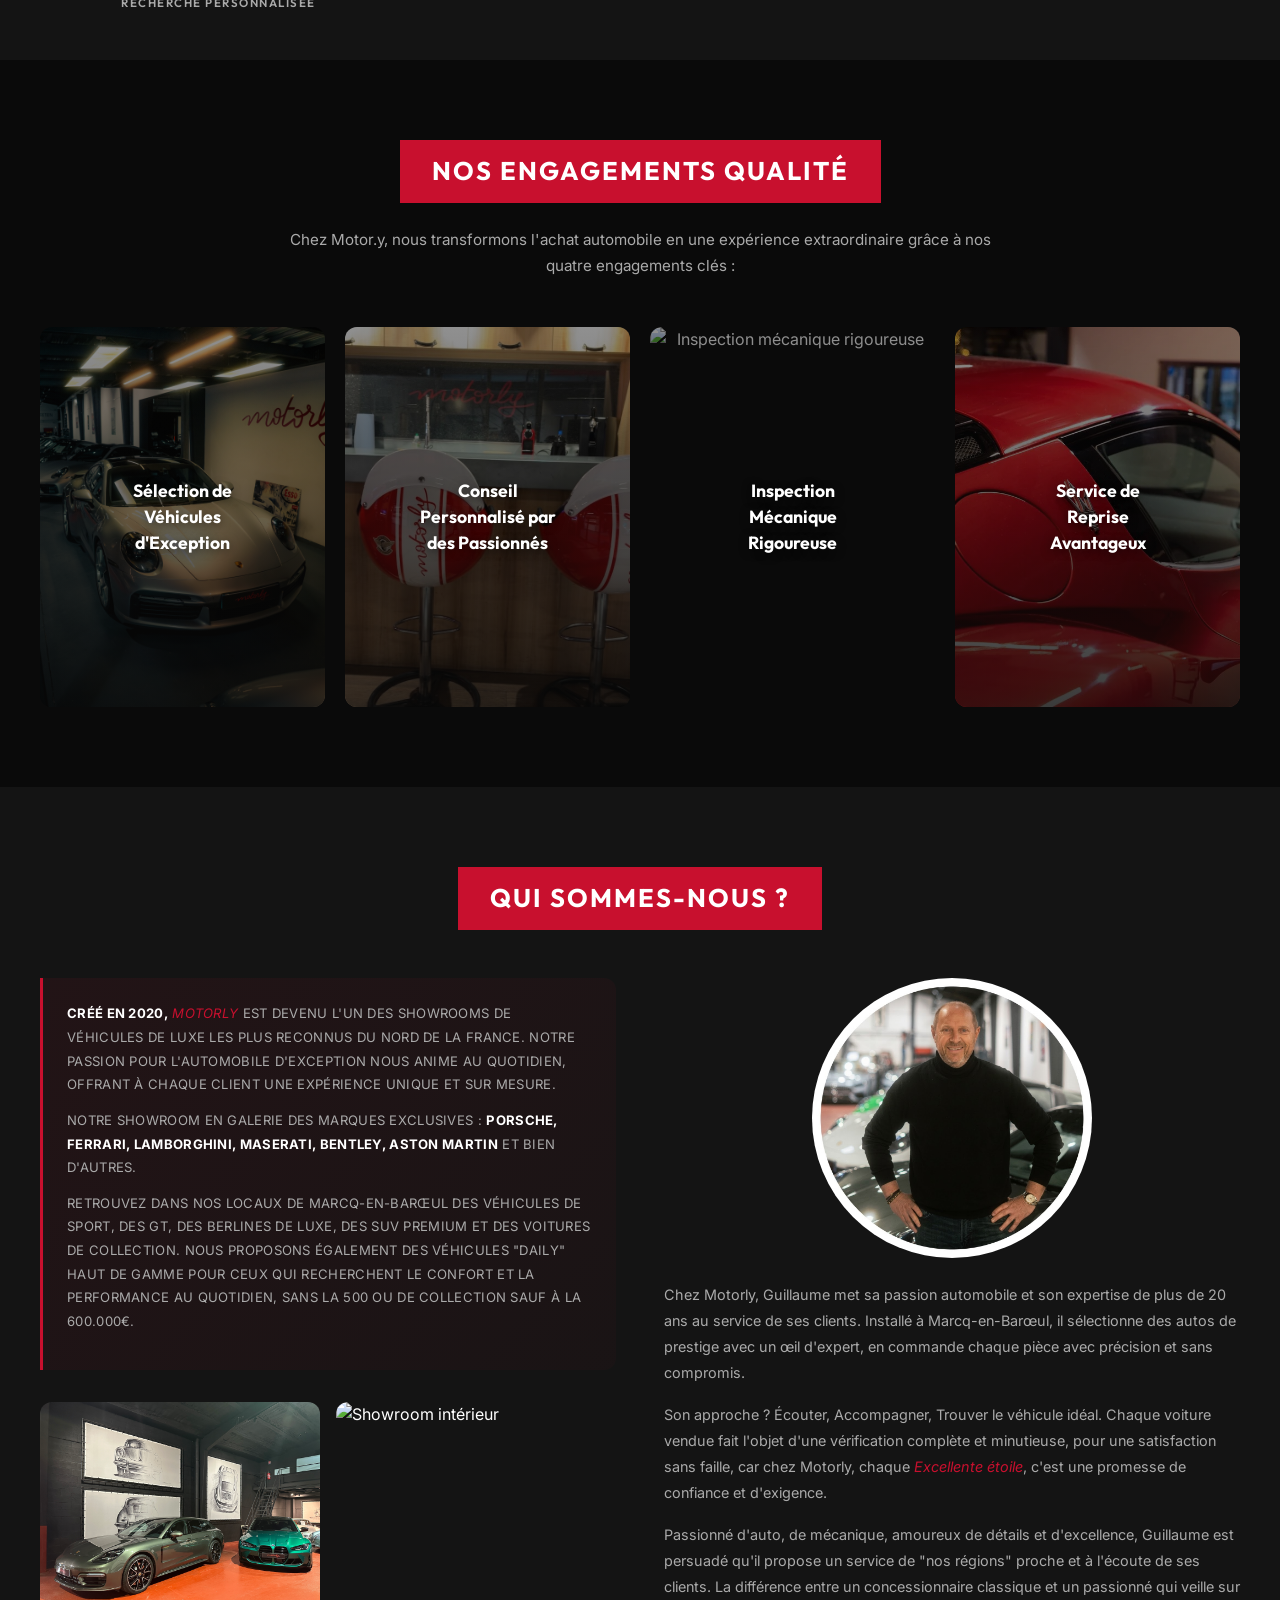
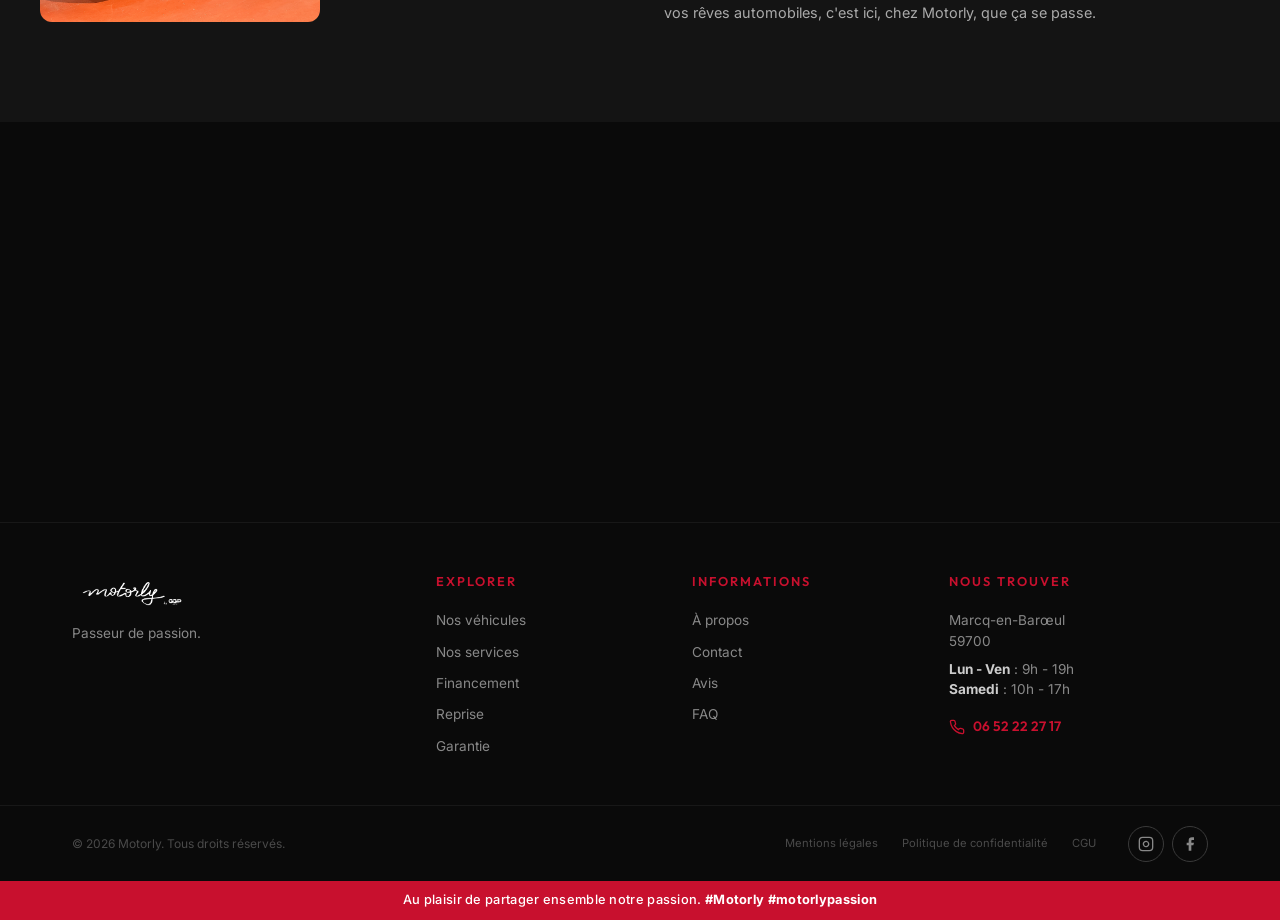
==== commit 2eeafda0: "Update index.html" ====
--- a/index.html
+++ b/index.html
@@ -20,7 +20,7 @@
                 <a href="tel:+33652222717" class="top-bar__phone">06 52 22 27 17</a>
             </div>
             <div class="top-bar__center">
-                <a href="/" class="top-bar__logo"><img src="assets/images/logo-rouge.png" alt="Motorly" class="top-bar__logo-img"></a>
+                <a href="/" class="top-bar__logo"><img src="logo-rouge.png" alt="Motorly" class="top-bar__logo-img"></a>
                 <span class="top-bar__tagline">passeur de passion</span>
             </div>
             <div class="top-bar__right">
@@ -36,7 +36,7 @@
     <!-- ============ STICKY HEADER (visible on scroll) ============ -->
     <header class="header" id="header">
         <div class="header__inner">
-            <a href="/" class="header__logo"><img src="assets/images/logo-rouge.png" alt="Motorly" class="header__logo-img"></a>
+            <a href="/" class="header__logo"><img src="logo-rouge.png" alt="Motorly" class="header__logo-img"></a>
             <nav class="header__nav">
                 <div class="header__nav-item header__nav-item--has-dropdown"><a href="#vehicules" class="header__nav-link">VÉHICULES <svg viewBox="0 0 24 24" fill="none" stroke="currentColor" stroke-width="2" width="12" height="12"><polyline points="6 9 12 15 18 9"/></svg></a>
                     <div class="header__dropdown"><a href="#">Véhicules disponibles</a><a href="#">Véhicules vendus</a></div>
@@ -74,15 +74,15 @@
     <section class="hero" id="hero">
         <div class="hero__slider" id="hero-slider">
             <div class="hero__slide hero__slide--active" data-slide="0">
-                <div class="hero__slide-bg" style="background-image: url('assets/images/header-1.png')"></div>
+                <div class="hero__slide-bg" style="background-image: url('header-1.png')"></div>
                 <div class="hero__slide-overlay"></div>
             </div>
             <div class="hero__slide" data-slide="1">
-                <div class="hero__slide-bg" style="background-image: url('assets/images/header-2.png')"></div>
+                <div class="hero__slide-bg" style="background-image: url('header-2.png')"></div>
                 <div class="hero__slide-overlay"></div>
             </div>
             <div class="hero__slide" data-slide="2">
-                <div class="hero__slide-bg" style="background-image: url('assets/images/header-3.png')"></div>
+                <div class="hero__slide-bg" style="background-image: url('header-3.png')"></div>
                 <div class="hero__slide-overlay"></div>
             </div>
         </div>
@@ -123,18 +123,18 @@
             
             <div class="vehicles-carousel__slider" id="vehicle-slider">
                 <div class="vehicles-carousel__track" id="vehicle-track">
-                    <div class="vehicle-slide"><img src="assets/images/porsche-911-turbo-s.png" alt="911 Turbo S"></div>
-                    <div class="vehicle-slide"><img src="assets/images/porsche-slide-1.png" alt="V8 Vantage"></div>
-                    <div class="vehicle-slide"><img src="assets/images/porsche-slide-2.png" alt="GLE 63S"></div>
-                    <div class="vehicle-slide"><img src="assets/images/porsche-slide-3.png" alt="Ferrari Roma"></div>
-                    <div class="vehicle-slide"><img src="assets/images/porsche-slide-4.png" alt="356 Speedster"></div>
-                    <div class="vehicle-slide"><img src="assets/images/porsche-slide-5.png" alt="GranTurismo"></div>
-                    <div class="vehicle-slide"><img src="assets/images/porsche-slide-6.png" alt="911 Carrera 4 GTS"></div>
-                    <div class="vehicle-slide"><img src="assets/images/porsche-slide-7.png" alt="G63 AMG"></div>
-                    <div class="vehicle-slide"><img src="assets/images/porsche-slide-8.png" alt="Aero"></div>
-                    <div class="vehicle-slide"><img src="assets/images/porsche-slide-9.png" alt="Panamera"></div>
-                    <div class="vehicle-slide"><img src="assets/images/porsche-slide-10.png" alt="Competition"></div>
-                    <div class="vehicle-slide"><img src="assets/images/porsche-slide-11.png" alt="Turbo"></div>
+                    <div class="vehicle-slide"><img src="porsche-911-turbo-s.png" alt="911 Turbo S"></div>
+                    <div class="vehicle-slide"><img src="porsche-slide-1.png" alt="V8 Vantage"></div>
+                    <div class="vehicle-slide"><img src="porsche-slide-2.png" alt="GLE 63S"></div>
+                    <div class="vehicle-slide"><img src="porsche-slide-3.png" alt="Ferrari Roma"></div>
+                    <div class="vehicle-slide"><img src="porsche-slide-4.png" alt="356 Speedster"></div>
+                    <div class="vehicle-slide"><img src="porsche-slide-5.png" alt="GranTurismo"></div>
+                    <div class="vehicle-slide"><img src="porsche-slide-6.png" alt="911 Carrera 4 GTS"></div>
+                    <div class="vehicle-slide"><img src="porsche-slide-7.png" alt="G63 AMG"></div>
+                    <div class="vehicle-slide"><img src="porsche-slide-8.png" alt="Aero"></div>
+                    <div class="vehicle-slide"><img src="porsche-slide-9.png" alt="Panamera"></div>
+                    <div class="vehicle-slide"><img src="porsche-slide-10.png" alt="Competition"></div>
+                    <div class="vehicle-slide"><img src="porsche-slide-11.png" alt="Turbo"></div>
                 </div>
                 <button class="vehicles-carousel__nav vehicles-carousel__nav--prev" id="vehicle-prev" aria-label="Véhicule précédent">
                     <svg viewBox="0 0 24 24" fill="none" stroke="currentColor" stroke-width="2"><polyline points="15 18 9 12 15 6"/></svg>
@@ -161,19 +161,19 @@
     <section class="services-strip">
         <div class="services-strip__grid">
             <div class="services-strip__card">
-                <div class="services-strip__img"><img src="assets/images/showroom-cam2.jpg" alt="Vente de véhicules" loading="lazy"></div>
+                <div class="services-strip__img"><img src="showroom-cam2.jpg" alt="Vente de véhicules" loading="lazy"></div>
                 <p class="services-strip__label">VENTE DE VÉHICULES &<br>RECHERCHE PERSONNALISÉE</p>
             </div>
             <div class="services-strip__card">
-                <div class="services-strip__img"><img src="assets/images/image-detail.jpeg" alt="Reprise de véhicules" loading="lazy"></div>
+                <div class="services-strip__img"><img src="image-detail.jpeg" alt="Reprise de véhicules" loading="lazy"></div>
                 <p class="services-strip__label">REPRISE DE VÉHICULES</p>
             </div>
             <div class="services-strip__card">
-                <div class="services-strip__img"><img src="assets/images/signature.png" alt="Solutions de financement" loading="lazy"></div>
+                <div class="services-strip__img"><img src="signature.png" alt="Solutions de financement" loading="lazy"></div>
                 <p class="services-strip__label">SOLUTIONS DE FINANCEMENT</p>
             </div>
             <div class="services-strip__card">
-                <div class="services-strip__img"><img src="assets/images/facade.jpg" alt="Accompagnement global" loading="lazy"></div>
+                <div class="services-strip__img"><img src="facade.jpg" alt="Accompagnement global" loading="lazy"></div>
                 <p class="services-strip__label">ACCOMPAGNEMENT GLOBAL</p>
             </div>
         </div>
@@ -188,7 +188,7 @@
             <div class="engagements__grid">
                 <div class="engagement-card">
                     <div class="engagement-card__image">
-                        <img src="assets/images/showroom-7.jpg" alt="Sélection de véhicules d'exception" loading="lazy">
+                        <img src="showroom-7.jpg" alt="Sélection de véhicules d'exception" loading="lazy">
                         <div class="engagement-card__overlay">
                             <h3>Sélection de<br>Véhicules<br>d'Exception</h3>
                         </div>
@@ -196,7 +196,7 @@
                 </div>
                 <div class="engagement-card">
                     <div class="engagement-card__image">
-                        <img src="assets/images/siege.png" alt="Conseil personnalisé des passionnés" loading="lazy">
+                        <img src="siege.png" alt="Conseil personnalisé des passionnés" loading="lazy">
                         <div class="engagement-card__overlay">
                             <h3>Conseil<br>Personnalisé par<br>des Passionnés</h3>
                         </div>
@@ -204,7 +204,7 @@
                 </div>
                 <div class="engagement-card">
                     <div class="engagement-card__image">
-                        <img src="assets/images/image-detail.jpeg" alt="Inspection mécanique rigoureuse" loading="lazy">
+                        <img src="image-detail.jpeg" alt="Inspection mécanique rigoureuse" loading="lazy">
                         <div class="engagement-card__overlay">
                             <h3>Inspection<br>Mécanique<br>Rigoureuse</h3>
                         </div>
@@ -212,7 +212,7 @@
                 </div>
                 <div class="engagement-card">
                     <div class="engagement-card__image">
-                        <img src="assets/images/maserati.png" alt="Service de reprise avantageux" loading="lazy">
+                        <img src="maserati.png" alt="Service de reprise avantageux" loading="lazy">
                         <div class="engagement-card__overlay">
                             <h3>Service de<br>Reprise<br>Avantageux</h3>
                         </div>
@@ -236,15 +236,15 @@
                         <p>RETROUVEZ DANS NOS LOCAUX DE MARCQ-EN-BARŒUL DES VÉHICULES DE SPORT, DES GT, DES BERLINES DE LUXE, DES SUV PREMIUM ET DES VOITURES DE COLLECTION. NOUS PROPOSONS ÉGALEMENT DES VÉHICULES "DAILY" HAUT DE GAMME POUR CEUX QUI RECHERCHENT LE CONFORT ET LA PERFORMANCE AU QUOTIDIEN, SANS LA 500 OU DE COLLECTION SAUF À LA 600.000€.</p>
                     </div>
                     <div class="about__images-row">
-                        <img src="assets/images/panamera-competition.jpg" alt="Panamera Competition" class="about__showcase-img" loading="lazy">
-                        <img src="assets/images/qui-nous-sommes.jpg" alt="Showroom intérieur" class="about__showcase-img" loading="lazy">
+                        <img src="panamera-competition.jpg" alt="Panamera Competition" class="about__showcase-img" loading="lazy">
+                        <img src="qui-nous-sommes.jpg" alt="Showroom intérieur" class="about__showcase-img" loading="lazy">
                     </div>
                 </div>
 
                 <!-- Right column: Guillaume + text -->
                 <div class="about__right">
                     <div class="about__founder">
-                        <img src="assets/images/guillaume.png" alt="Guillaume - Fondateur de Motorly" class="about__founder-img" loading="lazy">
+                        <img src="guillaume.png" alt="Guillaume - Fondateur de Motorly" class="about__founder-img" loading="lazy">
                         <div class="about__founder-text">
                             <p>Chez Motorly, Guillaume met sa passion automobile et son expertise de plus de 20 ans au service de ses clients. Installé à Marcq-en-Barœul, il sélectionne des autos de prestige avec un œil d'expert, en commande chaque pièce avec précision et sans compromis.</p>
                             <p>Son approche ? Écouter, Accompagner, Trouver le véhicule idéal. Chaque voiture vendue fait l'objet d'une vérification complète et minutieuse, pour une satisfaction sans faille, car chez Motorly, chaque <em>Excellente étoile</em>, c'est une promesse de confiance et d'exigence.</p>
@@ -280,7 +280,7 @@
             <div class="footer__inner">
                 <div class="footer__brand">
                     <a href="/" class="footer__logo">
-                        <img src="assets/images/logo-blanc.png" alt="Motorly" class="footer__logo-img">
+                        <img src="logo-blanc.png" alt="Motorly" class="footer__logo-img">
                     </a>
                     <p class="footer__tagline">Passeur de passion.</p>
                 </div>
